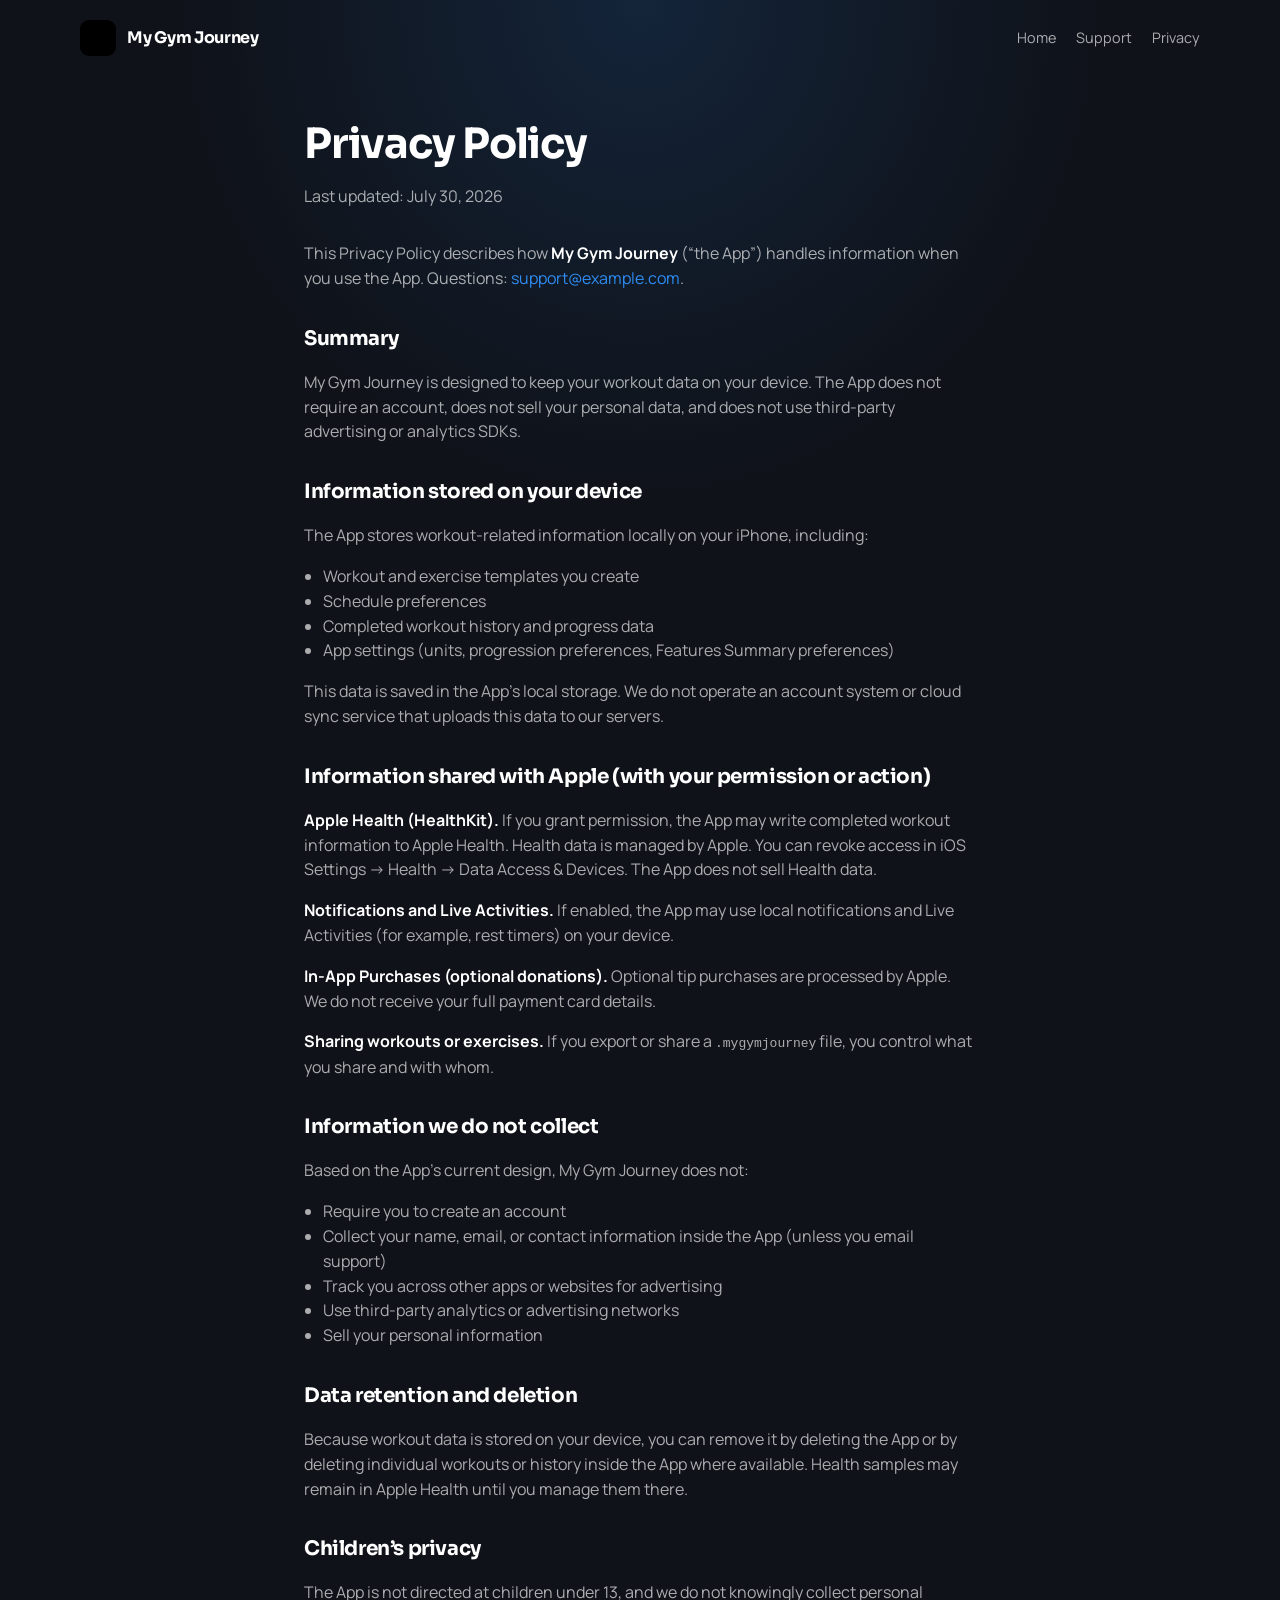
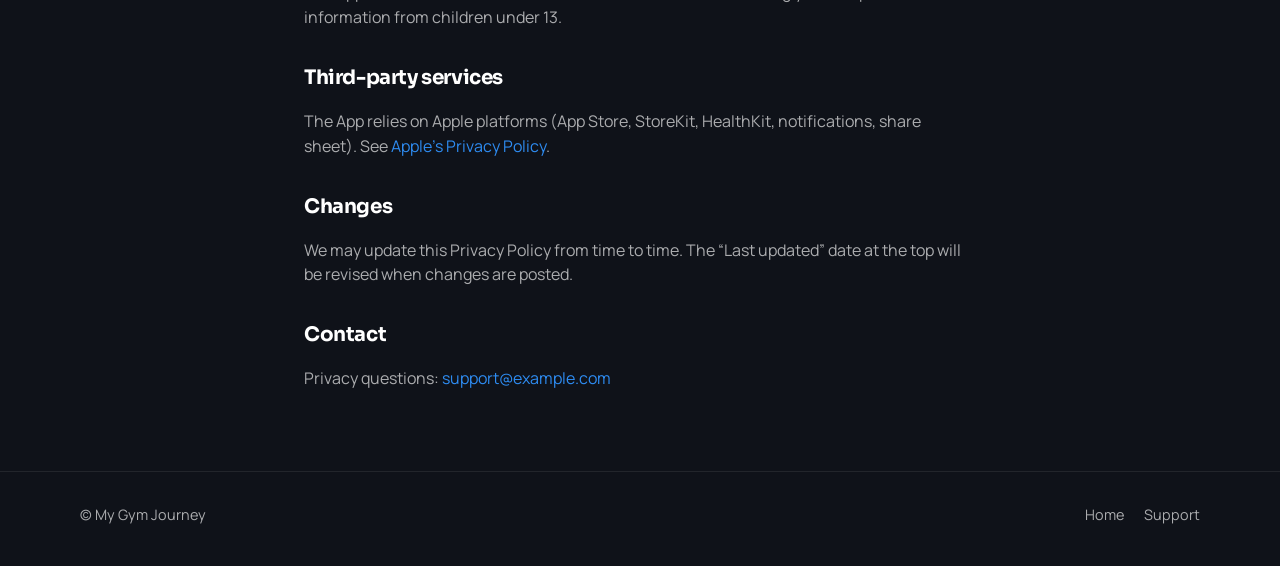
==== privacy.html @ 0425ca76 "Add My Gym Journey marketing, support, and privacy site." ====
<!DOCTYPE html>
<html lang="en">
  <head>
    <meta charset="utf-8" />
    <meta name="viewport" content="width=device-width, initial-scale=1" />
    <title>Privacy Policy — My Gym Journey</title>
    <meta name="description" content="Privacy Policy for My Gym Journey." />
    <link rel="icon" href="assets/logo.png" type="image/png" />
    <link rel="preconnect" href="https://fonts.googleapis.com" />
    <link rel="preconnect" href="https://fonts.gstatic.com" crossorigin />
    <link
      href="https://fonts.googleapis.com/css2?family=Manrope:wght@400;500;600&family=Sora:wght@600;700&display=swap"
      rel="stylesheet"
    />
    <link rel="stylesheet" href="styles.css" />
  </head>
  <body>
    <header class="site-header">
      <div class="container">
        <a class="brand" href="index.html">
          <img src="assets/logo.png" width="36" height="36" alt="" />
          My Gym Journey
        </a>
        <nav class="nav" aria-label="Primary">
          <a href="index.html">Home</a>
          <a href="support.html">Support</a>
          <a href="privacy.html">Privacy</a>
        </nav>
      </div>
    </header>

    <main class="page">
      <div class="container prose">
        <h1>Privacy Policy</h1>
        <p class="lede">Last updated: July 30, 2026</p>

        <p>
          This Privacy Policy describes how <strong>My Gym Journey</strong> (“the App”) handles
          information when you use the App. Questions:
          <a data-support-email href="mailto:support@example.com">support@example.com</a>.
        </p>

        <h2>Summary</h2>
        <p>
          My Gym Journey is designed to keep your workout data on your device. The App does not
          require an account, does not sell your personal data, and does not use third-party
          advertising or analytics SDKs.
        </p>

        <h2>Information stored on your device</h2>
        <p>The App stores workout-related information locally on your iPhone, including:</p>
        <ul>
          <li>Workout and exercise templates you create</li>
          <li>Schedule preferences</li>
          <li>Completed workout history and progress data</li>
          <li>App settings (units, progression preferences, Features Summary preferences)</li>
        </ul>
        <p>
          This data is saved in the App’s local storage. We do not operate an account system or cloud
          sync service that uploads this data to our servers.
        </p>

        <h2>Information shared with Apple (with your permission or action)</h2>
        <p><strong>Apple Health (HealthKit).</strong> If you grant permission, the App may write
          completed workout information to Apple Health. Health data is managed by Apple. You can
          revoke access in iOS Settings → Health → Data Access &amp; Devices. The App does not sell
          Health data.</p>
        <p><strong>Notifications and Live Activities.</strong> If enabled, the App may use local
          notifications and Live Activities (for example, rest timers) on your device.</p>
        <p><strong>In-App Purchases (optional donations).</strong> Optional tip purchases are
          processed by Apple. We do not receive your full payment card details.</p>
        <p><strong>Sharing workouts or exercises.</strong> If you export or share a
          <code>.mygymjourney</code> file, you control what you share and with whom.</p>

        <h2>Information we do not collect</h2>
        <p>Based on the App’s current design, My Gym Journey does not:</p>
        <ul>
          <li>Require you to create an account</li>
          <li>Collect your name, email, or contact information inside the App (unless you email support)</li>
          <li>Track you across other apps or websites for advertising</li>
          <li>Use third-party analytics or advertising networks</li>
          <li>Sell your personal information</li>
        </ul>

        <h2>Data retention and deletion</h2>
        <p>
          Because workout data is stored on your device, you can remove it by deleting the App or by
          deleting individual workouts or history inside the App where available. Health samples may
          remain in Apple Health until you manage them there.
        </p>

        <h2>Children’s privacy</h2>
        <p>
          The App is not directed at children under 13, and we do not knowingly collect personal
          information from children under 13.
        </p>

        <h2>Third-party services</h2>
        <p>
          The App relies on Apple platforms (App Store, StoreKit, HealthKit, notifications, share
          sheet). See
          <a href="https://www.apple.com/privacy/" rel="noopener noreferrer">Apple’s Privacy Policy</a>.
        </p>

        <h2>Changes</h2>
        <p>
          We may update this Privacy Policy from time to time. The “Last updated” date at the top will
          be revised when changes are posted.
        </p>

        <h2>Contact</h2>
        <p>
          Privacy questions:
          <a data-support-email href="mailto:support@example.com">support@example.com</a>
        </p>
      </div>
    </main>

    <footer class="site-footer">
      <div class="container">
        <div>© My Gym Journey</div>
        <div class="footer-links">
          <a href="index.html">Home</a>
          <a href="support.html">Support</a>
        </div>
      </div>
    </footer>

    <script src="config.js"></script>
    <script src="main.js"></script>
  </body>
</html>
---- styles.css ----
:root {
  --bg: #0f1219;
  --bg-elevated: #1e242e;
  --bg-glow: #152033;
  --text: #ffffff;
  --text-muted: rgba(255, 255, 255, 0.65);
  --accent: #2e8cf2;
  --accent-secondary: #19bfa6;
  --border: rgba(255, 255, 255, 0.08);
  --warning: #fab838;
  --success: #40d173;
  --radius: 16px;
  --font-display: "Sora", system-ui, sans-serif;
  --font-body: "Manrope", system-ui, sans-serif;
  --max: 1120px;
}

*,
*::before,
*::after {
  box-sizing: border-box;
}

html {
  scroll-behavior: smooth;
}

body {
  margin: 0;
  font-family: var(--font-body);
  color: var(--text);
  background: var(--bg);
  line-height: 1.55;
  -webkit-font-smoothing: antialiased;
}

img {
  max-width: 100%;
  display: block;
}

a {
  color: var(--accent);
  text-decoration: none;
}

a:hover {
  text-decoration: underline;
}

.container {
  width: min(100% - 2.5rem, var(--max));
  margin-inline: auto;
}

/* —— Header —— */
.site-header {
  position: absolute;
  inset: 0 0 auto;
  z-index: 10;
  padding: 1.25rem 0;
}

.site-header .container {
  display: flex;
  align-items: center;
  justify-content: space-between;
  gap: 1rem;
}

.brand {
  display: inline-flex;
  align-items: center;
  gap: 0.7rem;
  color: var(--text);
  text-decoration: none;
  font-family: var(--font-display);
  font-weight: 700;
  font-size: 1rem;
  letter-spacing: -0.02em;
}

.brand:hover {
  text-decoration: none;
}

.brand img {
  width: 36px;
  height: 36px;
  border-radius: 9px;
}

.nav {
  display: flex;
  gap: 1.25rem;
  align-items: center;
  font-size: 0.9rem;
}

.nav a {
  color: var(--text-muted);
  text-decoration: none;
}

.nav a:hover {
  color: var(--text);
}

/* —— Buttons —— */
.btn {
  display: inline-flex;
  align-items: center;
  justify-content: center;
  gap: 0.5rem;
  padding: 0.85rem 1.35rem;
  border-radius: 12px;
  font-family: var(--font-display);
  font-weight: 600;
  font-size: 0.95rem;
  border: none;
  cursor: pointer;
  text-decoration: none;
  transition: transform 0.2s ease, opacity 0.2s ease, background 0.2s ease;
}

.btn:hover {
  text-decoration: none;
  transform: translateY(-1px);
}

.btn-primary {
  background: linear-gradient(135deg, var(--accent), var(--accent-secondary));
  color: #fff;
}

.btn-primary.is-disabled,
.btn-primary:disabled {
  opacity: 0.55;
  cursor: default;
  transform: none;
}

.btn-ghost {
  background: transparent;
  color: var(--text);
  border: 1px solid var(--border);
}

.btn-ghost:hover {
  border-color: rgba(255, 255, 255, 0.2);
}

/* —— Hero —— */
.hero {
  position: relative;
  min-height: 100svh;
  display: grid;
  align-items: end;
  overflow: hidden;
  padding: 7rem 0 3.5rem;
  background:
    radial-gradient(ellipse 80% 60% at 70% 20%, rgba(46, 140, 242, 0.28), transparent 55%),
    radial-gradient(ellipse 50% 40% at 15% 80%, rgba(25, 191, 166, 0.18), transparent 50%),
    linear-gradient(180deg, #0c1018 0%, var(--bg) 100%);
}

.hero-grid {
  display: grid;
  grid-template-columns: 1.05fr 0.95fr;
  gap: 2.5rem;
  align-items: end;
}

.hero-copy {
  padding-bottom: 2rem;
  opacity: 0;
  transform: translateY(18px);
  animation: rise 0.9s ease forwards 0.15s;
}

.hero-brand {
  display: flex;
  align-items: center;
  gap: 0.85rem;
  margin-bottom: 1.5rem;
}

.hero-brand img {
  width: 64px;
  height: 64px;
  border-radius: 16px;
  box-shadow: 0 16px 40px rgba(46, 140, 242, 0.35);
}

.hero-brand span {
  font-family: var(--font-display);
  font-size: clamp(1.75rem, 4vw, 2.6rem);
  font-weight: 700;
  letter-spacing: -0.04em;
  line-height: 1.1;
}

.hero h1 {
  margin: 0 0 0.85rem;
  font-family: var(--font-display);
  font-size: clamp(1.35rem, 2.8vw, 1.85rem);
  font-weight: 600;
  letter-spacing: -0.03em;
  line-height: 1.25;
  max-width: 18ch;
}

.hero-lede {
  margin: 0 0 1.75rem;
  color: var(--text-muted);
  font-size: 1.05rem;
  max-width: 34ch;
}

.cta-row {
  display: flex;
  flex-wrap: wrap;
  gap: 0.75rem;
  align-items: center;
}

.cta-note {
  margin: 0.85rem 0 0;
  font-size: 0.85rem;
  color: var(--text-muted);
}

.hero-visual {
  display: flex;
  justify-content: center;
  opacity: 0;
  transform: translateY(28px);
  animation: rise 1s ease forwards 0.35s, float 5.5s ease-in-out 1.4s infinite;
}

@keyframes rise {
  to {
    opacity: 1;
    transform: translateY(0);
  }
}

@keyframes float {
  0%,
  100% {
    transform: translateY(0);
  }
  50% {
    transform: translateY(-10px);
  }
}

/* —— Phone mock —— */
.phone {
  width: min(100%, 290px);
  aspect-ratio: 9 / 19.2;
  border-radius: 36px;
  padding: 10px;
  background: linear-gradient(160deg, #2a3140, #12151c);
  box-shadow:
    0 0 0 1px rgba(255, 255, 255, 0.08),
    0 30px 80px rgba(0, 0, 0, 0.55),
    0 0 60px rgba(46, 140, 242, 0.15);
  position: relative;
}

.phone-screen {
  height: 100%;
  border-radius: 28px;
  background: #0f1219;
  overflow: hidden;
  display: flex;
  flex-direction: column;
  padding: 1.1rem 0.85rem 0.85rem;
}

.phone-status {
  display: flex;
  justify-content: space-between;
  font-size: 0.65rem;
  color: var(--text-muted);
  margin-bottom: 0.85rem;
  padding-inline: 0.25rem;
}

.phone-title {
  font-family: var(--font-display);
  font-size: 1.15rem;
  font-weight: 700;
  letter-spacing: -0.03em;
  margin: 0 0 0.85rem;
}

.mock-card {
  background: var(--bg-elevated);
  border: 1px solid var(--border);
  border-radius: 12px;
  padding: 0.7rem 0.75rem;
  margin-bottom: 0.55rem;
}

.mock-card strong {
  display: block;
  font-size: 0.82rem;
  margin-bottom: 0.15rem;
}

.mock-card span {
  font-size: 0.7rem;
  color: var(--text-muted);
}

.mock-row {
  display: flex;
  align-items: center;
  gap: 0.55rem;
}

.mock-icon {
  width: 28px;
  height: 28px;
  border-radius: 8px;
  background: rgba(46, 140, 242, 0.2);
  color: var(--accent);
  display: grid;
  place-items: center;
  font-size: 0.75rem;
  flex-shrink: 0;
}

.mock-play {
  margin-left: auto;
  width: 28px;
  height: 28px;
  border-radius: 50%;
  background: var(--accent);
  display: grid;
  place-items: center;
  font-size: 0.65rem;
}

.goal-block {
  border-left: 3px solid var(--accent-secondary);
  padding-left: 0.65rem;
  margin: 0.5rem 0 0.85rem;
}

.goal-block .label {
  font-size: 0.65rem;
  color: var(--accent-secondary);
  font-weight: 600;
  letter-spacing: 0.04em;
  text-transform: uppercase;
}

.goal-block .value {
  font-family: var(--font-display);
  font-size: 1.15rem;
  font-weight: 700;
}

.timer-ring {
  width: 120px;
  height: 120px;
  margin: 1rem auto;
  border-radius: 50%;
  background:
    radial-gradient(circle at center, var(--bg) 62%, transparent 63%),
    conic-gradient(var(--accent-secondary) 0 72%, rgba(255, 255, 255, 0.08) 0);
  display: grid;
  place-items: center;
}

.timer-ring strong {
  font-family: var(--font-display);
  font-size: 1.4rem;
  font-variant-numeric: tabular-nums;
}

.segment-chip {
  font-size: 0.68rem;
  color: var(--text-muted);
  text-align: center;
}

/* —— Sections —— */
.section {
  padding: 5rem 0;
}

.section-head {
  max-width: 36rem;
  margin-bottom: 2.25rem;
}

.section-head h2 {
  margin: 0 0 0.6rem;
  font-family: var(--font-display);
  font-size: clamp(1.6rem, 3vw, 2.1rem);
  letter-spacing: -0.03em;
}

.section-head p {
  margin: 0;
  color: var(--text-muted);
}

.feature-split {
  display: grid;
  grid-template-columns: 1fr 1fr;
  gap: 3rem;
  align-items: center;
}

.feature-split.reverse .feature-copy {
  order: 2;
}

.feature-split.reverse .feature-visual {
  order: 1;
}

.feature-copy h2 {
  margin: 0 0 0.75rem;
  font-family: var(--font-display);
  font-size: clamp(1.5rem, 2.8vw, 1.9rem);
  letter-spacing: -0.03em;
}

.feature-copy p {
  margin: 0;
  color: var(--text-muted);
  max-width: 36ch;
}

.feature-visual {
  display: flex;
  justify-content: center;
}

.feature-visual .phone {
  width: min(100%, 260px);
  animation: float 6s ease-in-out infinite;
}

.privacy-strip {
  border-block: 1px solid var(--border);
  background: rgba(255, 255, 255, 0.02);
  padding: 3rem 0;
  text-align: center;
}

.privacy-strip h2 {
  margin: 0 0 0.5rem;
  font-family: var(--font-display);
  font-size: 1.5rem;
  letter-spacing: -0.02em;
}

.privacy-strip p {
  margin: 0 auto 1.25rem;
  color: var(--text-muted);
  max-width: 40ch;
}

/* —— Legal / support pages —— */
.page {
  padding: 7rem 0 4rem;
  min-height: 100svh;
  background:
    radial-gradient(ellipse 60% 40% at 50% 0%, rgba(46, 140, 242, 0.15), transparent 60%),
    var(--bg);
}

.page h1 {
  margin: 0 0 0.5rem;
  font-family: var(--font-display);
  font-size: clamp(2rem, 4vw, 2.6rem);
  letter-spacing: -0.03em;
}

.page .lede {
  color: var(--text-muted);
  margin: 0 0 2rem;
}

.prose {
  max-width: 42rem;
}

.prose h2 {
  margin: 2rem 0 0.6rem;
  font-family: var(--font-display);
  font-size: 1.25rem;
  letter-spacing: -0.02em;
}

.prose p,
.prose li {
  color: var(--text-muted);
}

.prose ul {
  padding-left: 1.2rem;
}

.prose strong {
  color: var(--text);
}

/* —— Footer —— */
.site-footer {
  border-top: 1px solid var(--border);
  padding: 2rem 0 2.5rem;
  color: var(--text-muted);
  font-size: 0.9rem;
}

.site-footer .container {
  display: flex;
  flex-wrap: wrap;
  gap: 1rem;
  justify-content: space-between;
  align-items: center;
}

.footer-links {
  display: flex;
  gap: 1.25rem;
}

.footer-links a {
  color: var(--text-muted);
}

.footer-links a:hover {
  color: var(--text);
}

@media (max-width: 860px) {
  .hero {
    padding-top: 6rem;
    align-items: start;
  }

  .hero-grid,
  .feature-split {
    grid-template-columns: 1fr;
    gap: 2rem;
  }

  .feature-split.reverse .feature-copy,
  .feature-split.reverse .feature-visual {
    order: initial;
  }

  .hero-copy {
    padding-bottom: 0;
    text-align: center;
  }

  .hero-brand {
    justify-content: center;
  }

  .hero h1,
  .hero-lede {
    margin-inline: auto;
  }

  .cta-row {
    justify-content: center;
  }

  .nav .hide-sm {
    display: none;
  }
}
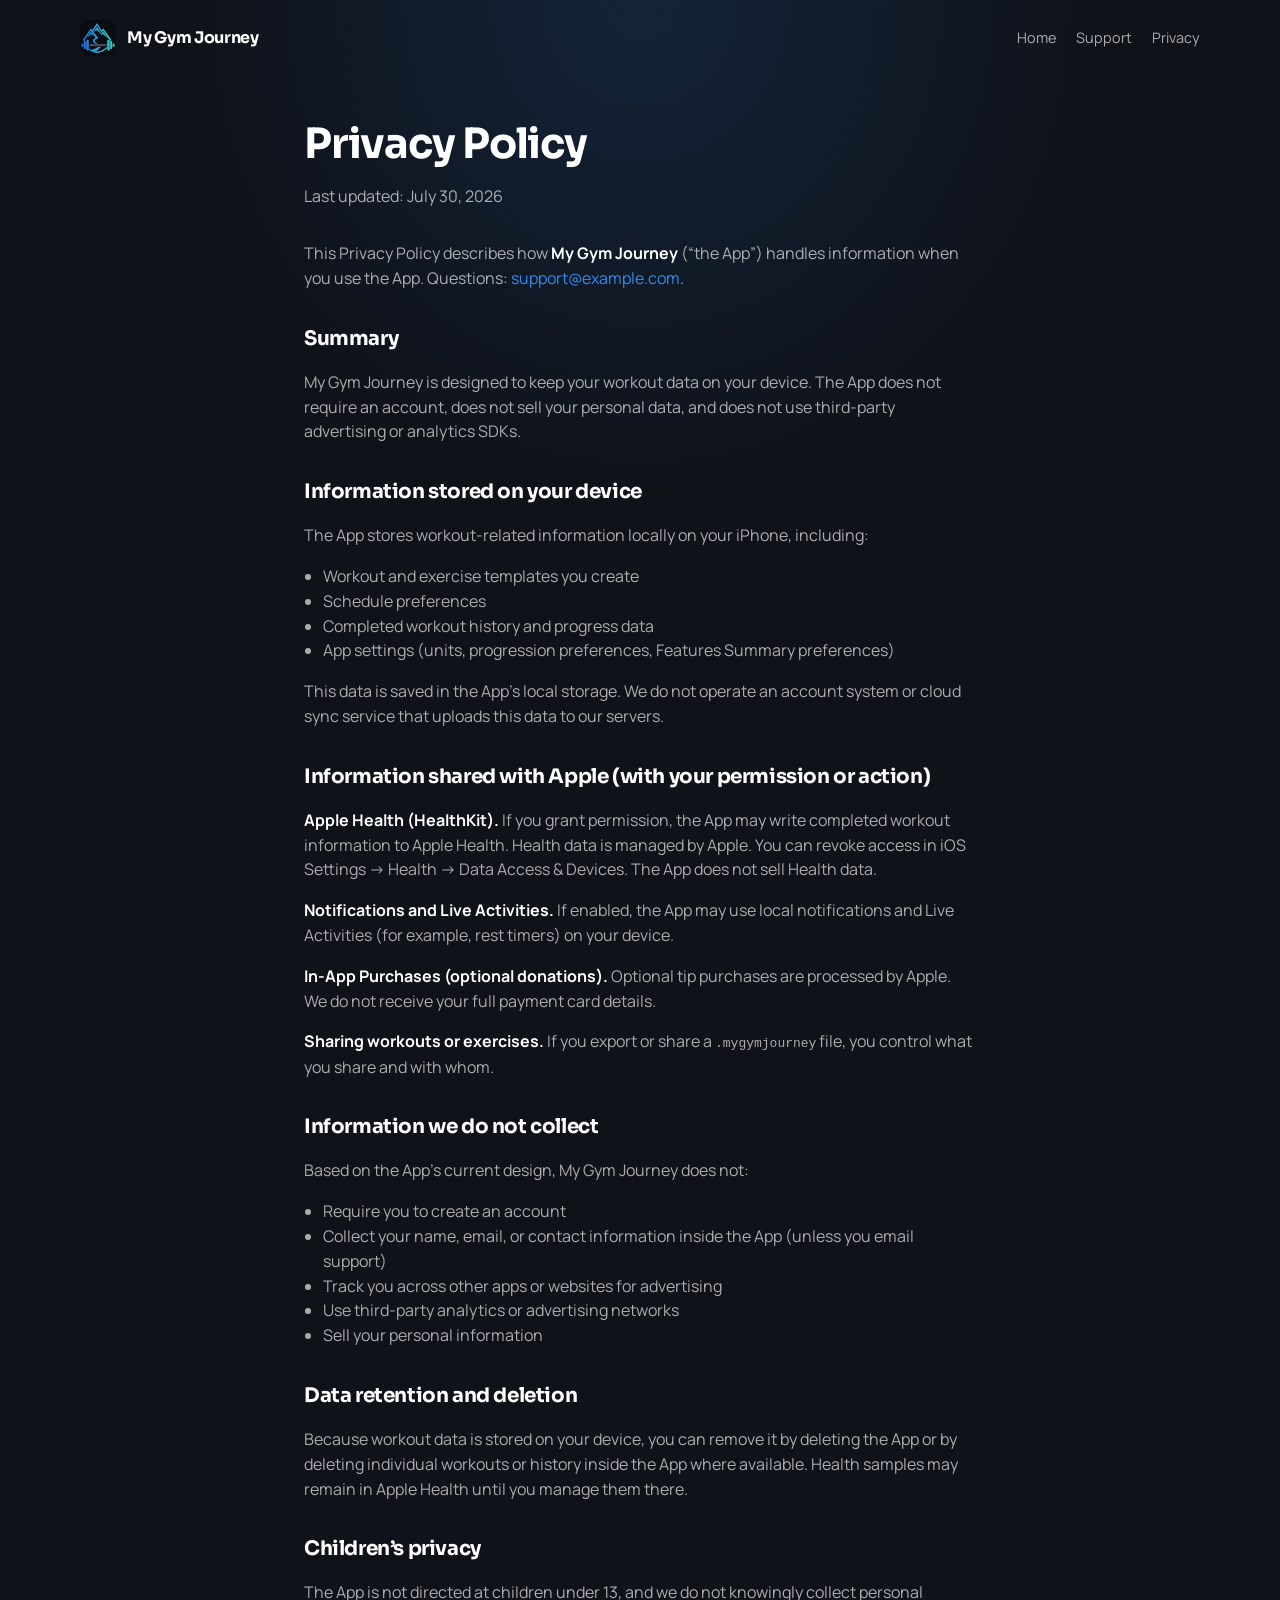
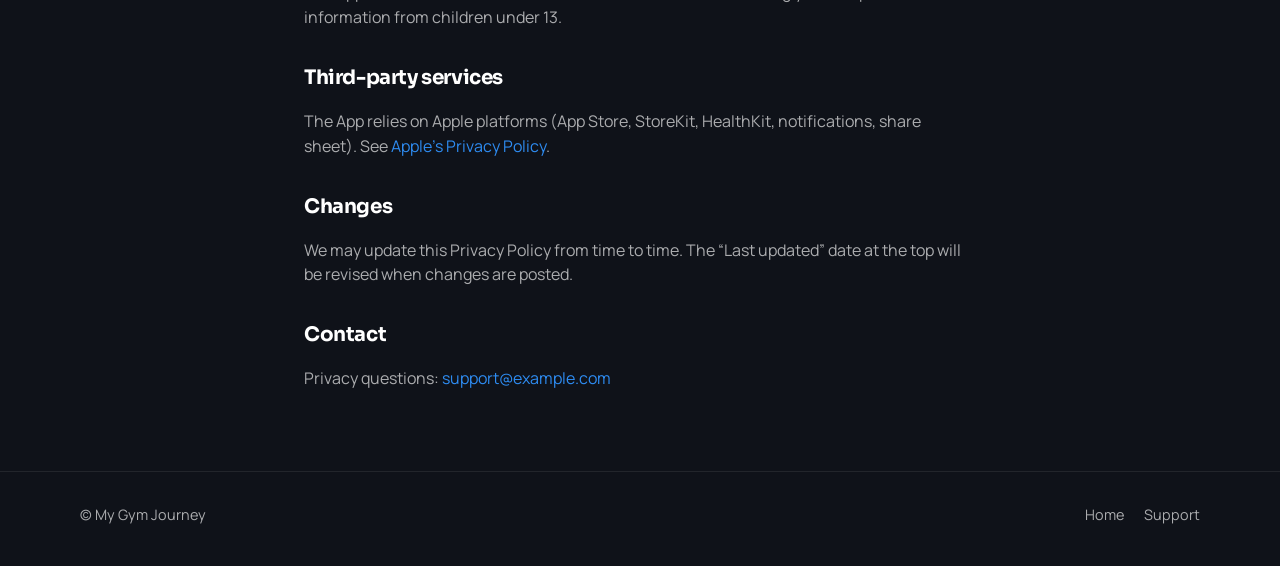
==== commit 6b1fad0b: "Fix site logo by using vector artwork instead of black raster layer." ====
--- a/privacy.html
+++ b/privacy.html
@@ -5,7 +5,7 @@
     <meta name="viewport" content="width=device-width, initial-scale=1" />
     <title>Privacy Policy — My Gym Journey</title>
     <meta name="description" content="Privacy Policy for My Gym Journey." />
-    <link rel="icon" href="assets/logo.png" type="image/png" />
+    <link rel="icon" href="assets/logo.svg" type="image/svg+xml" />
     <link rel="preconnect" href="https://fonts.googleapis.com" />
     <link rel="preconnect" href="https://fonts.gstatic.com" crossorigin />
     <link
@@ -18,7 +18,7 @@
     <header class="site-header">
       <div class="container">
         <a class="brand" href="index.html">
-          <img src="assets/logo.png" width="36" height="36" alt="" />
+          <img src="assets/logo.svg" width="36" height="36" alt="" />
           My Gym Journey
         </a>
         <nav class="nav" aria-label="Primary">
--- a/styles.css
+++ b/styles.css
@@ -88,6 +88,8 @@
   width: 36px;
   height: 36px;
   border-radius: 9px;
+  background: #0a0c10;
+  object-fit: contain;
 }
 
 .nav {
@@ -189,6 +191,8 @@
   width: 64px;
   height: 64px;
   border-radius: 16px;
+  background: #0a0c10;
+  object-fit: contain;
   box-shadow: 0 16px 40px rgba(46, 140, 242, 0.35);
 }
 
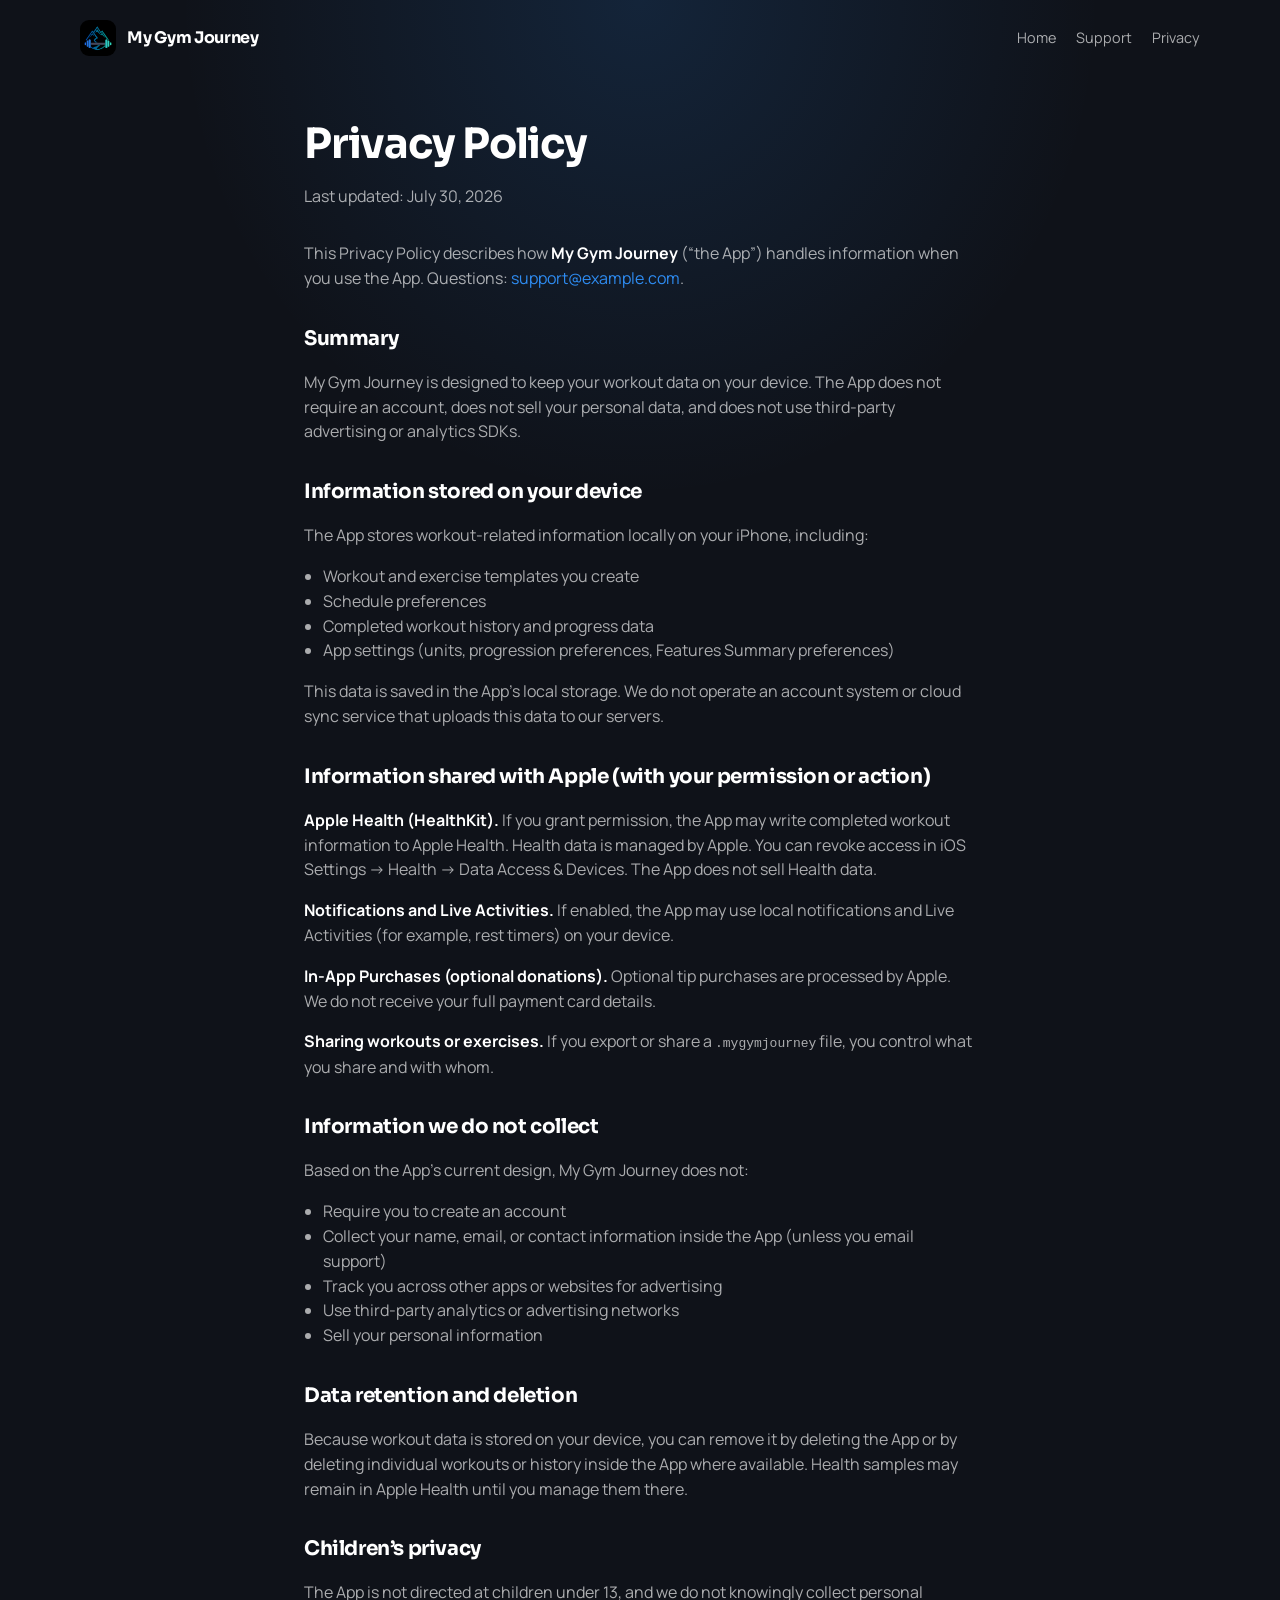
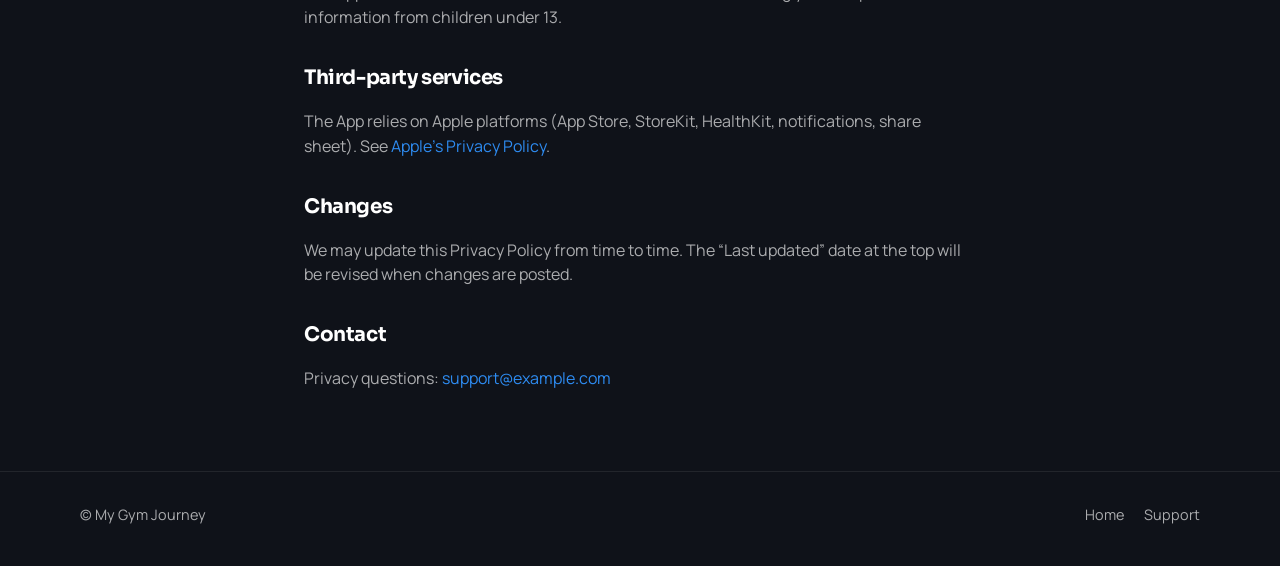
==== commit ee59f293: "Use opaque App Icon artwork so dark logo parts stay solid." ====
--- a/privacy.html
+++ b/privacy.html
@@ -5,7 +5,7 @@
     <meta name="viewport" content="width=device-width, initial-scale=1" />
     <title>Privacy Policy — My Gym Journey</title>
     <meta name="description" content="Privacy Policy for My Gym Journey." />
-    <link rel="icon" href="assets/logo.svg" type="image/svg+xml" />
+    <link rel="icon" href="assets/logo.png" type="image/png" />
     <link rel="preconnect" href="https://fonts.googleapis.com" />
     <link rel="preconnect" href="https://fonts.gstatic.com" crossorigin />
     <link
@@ -18,7 +18,7 @@
     <header class="site-header">
       <div class="container">
         <a class="brand" href="index.html">
-          <img src="assets/logo.svg" width="36" height="36" alt="" />
+          <img src="assets/logo.png" width="36" height="36" alt="" />
           My Gym Journey
         </a>
         <nav class="nav" aria-label="Primary">
--- a/styles.css
+++ b/styles.css
@@ -88,8 +88,7 @@
   width: 36px;
   height: 36px;
   border-radius: 9px;
-  background: #0a0c10;
-  object-fit: contain;
+  object-fit: cover;
 }
 
 .nav {
@@ -191,8 +190,7 @@
   width: 64px;
   height: 64px;
   border-radius: 16px;
-  background: #0a0c10;
-  object-fit: contain;
+  object-fit: cover;
   box-shadow: 0 16px 40px rgba(46, 140, 242, 0.35);
 }
 
@@ -238,8 +236,8 @@
   display: flex;
   justify-content: center;
   opacity: 0;
-  transform: translateY(28px);
-  animation: rise 1s ease forwards 0.35s, float 5.5s ease-in-out 1.4s infinite;
+  transform: translateY(24px);
+  animation: rise 0.9s ease forwards 0.35s;
 }
 
 @keyframes rise {
@@ -249,147 +247,69 @@
   }
 }
 
-@keyframes float {
-  0%,
-  100% {
-    transform: translateY(0);
-  }
-  50% {
-    transform: translateY(-10px);
-  }
-}
-
-/* —— Phone mock —— */
-.phone {
+/* —— Real screenshot in device frame —— */
+.phone-shot {
+  margin: 0;
   width: min(100%, 290px);
-  aspect-ratio: 9 / 19.2;
   border-radius: 36px;
   padding: 10px;
   background: linear-gradient(160deg, #2a3140, #12151c);
   box-shadow:
     0 0 0 1px rgba(255, 255, 255, 0.08),
-    0 30px 80px rgba(0, 0, 0, 0.55),
-    0 0 60px rgba(46, 140, 242, 0.15);
-  position: relative;
-}
-
-.phone-screen {
-  height: 100%;
+    0 24px 60px rgba(0, 0, 0, 0.5),
+    0 0 48px rgba(46, 140, 242, 0.12);
+  transition:
+    transform 0.45s cubic-bezier(0.22, 1, 0.36, 1),
+    box-shadow 0.45s ease;
+}
+
+.phone-shot:hover {
+  transform: translateY(-6px);
+  box-shadow:
+    0 0 0 1px rgba(255, 255, 255, 0.1),
+    0 32px 72px rgba(0, 0, 0, 0.55),
+    0 0 56px rgba(46, 140, 242, 0.18);
+}
+
+@media (prefers-reduced-motion: reduce) {
+  .hero-copy,
+  .hero-visual {
+    opacity: 1;
+    transform: none;
+    animation: none;
+  }
+
+  .phone-shot,
+  .phone-shot:hover {
+    transition: none;
+    transform: none;
+  }
+}
+
+.phone-shot img {
+  width: 100%;
+  height: auto;
   border-radius: 28px;
-  background: #0f1219;
-  overflow: hidden;
-  display: flex;
-  flex-direction: column;
-  padding: 1.1rem 0.85rem 0.85rem;
-}
-
-.phone-status {
-  display: flex;
-  justify-content: space-between;
-  font-size: 0.65rem;
-  color: var(--text-muted);
-  margin-bottom: 0.85rem;
-  padding-inline: 0.25rem;
-}
-
-.phone-title {
-  font-family: var(--font-display);
-  font-size: 1.15rem;
-  font-weight: 700;
-  letter-spacing: -0.03em;
-  margin: 0 0 0.85rem;
-}
-
-.mock-card {
-  background: var(--bg-elevated);
-  border: 1px solid var(--border);
-  border-radius: 12px;
-  padding: 0.7rem 0.75rem;
-  margin-bottom: 0.55rem;
-}
-
-.mock-card strong {
   display: block;
-  font-size: 0.82rem;
-  margin-bottom: 0.15rem;
-}
-
-.mock-card span {
-  font-size: 0.7rem;
-  color: var(--text-muted);
-}
-
-.mock-row {
-  display: flex;
-  align-items: center;
-  gap: 0.55rem;
-}
-
-.mock-icon {
-  width: 28px;
-  height: 28px;
-  border-radius: 8px;
-  background: rgba(46, 140, 242, 0.2);
-  color: var(--accent);
-  display: grid;
-  place-items: center;
-  font-size: 0.75rem;
-  flex-shrink: 0;
-}
-
-.mock-play {
-  margin-left: auto;
-  width: 28px;
-  height: 28px;
-  border-radius: 50%;
-  background: var(--accent);
-  display: grid;
-  place-items: center;
-  font-size: 0.65rem;
-}
-
-.goal-block {
-  border-left: 3px solid var(--accent-secondary);
-  padding-left: 0.65rem;
-  margin: 0.5rem 0 0.85rem;
-}
-
-.goal-block .label {
-  font-size: 0.65rem;
-  color: var(--accent-secondary);
-  font-weight: 600;
-  letter-spacing: 0.04em;
-  text-transform: uppercase;
-}
-
-.goal-block .value {
-  font-family: var(--font-display);
-  font-size: 1.15rem;
-  font-weight: 700;
-}
-
-.timer-ring {
-  width: 120px;
-  height: 120px;
-  margin: 1rem auto;
-  border-radius: 50%;
-  background:
-    radial-gradient(circle at center, var(--bg) 62%, transparent 63%),
-    conic-gradient(var(--accent-secondary) 0 72%, rgba(255, 255, 255, 0.08) 0);
-  display: grid;
-  place-items: center;
-}
-
-.timer-ring strong {
-  font-family: var(--font-display);
-  font-size: 1.4rem;
-  font-variant-numeric: tabular-nums;
-}
-
-.segment-chip {
-  font-size: 0.68rem;
-  color: var(--text-muted);
-  text-align: center;
+}
+
+.feature-visual .phone-shot {
+  width: min(100%, 260px);
+  opacity: 0;
+  transform: translateY(20px);
+  transition:
+    opacity 0.7s ease,
+    transform 0.7s cubic-bezier(0.22, 1, 0.36, 1),
+    box-shadow 0.45s ease;
+}
+
+.feature-visual .phone-shot.is-visible {
+  opacity: 1;
+  transform: translateY(0);
+}
+
+.feature-visual .phone-shot.is-visible:hover {
+  transform: translateY(-6px);
 }
 
 /* —— Sections —— */
@@ -445,11 +365,6 @@
 .feature-visual {
   display: flex;
   justify-content: center;
-}
-
-.feature-visual .phone {
-  width: min(100%, 260px);
-  animation: float 6s ease-in-out infinite;
 }
 
 .privacy-strip {
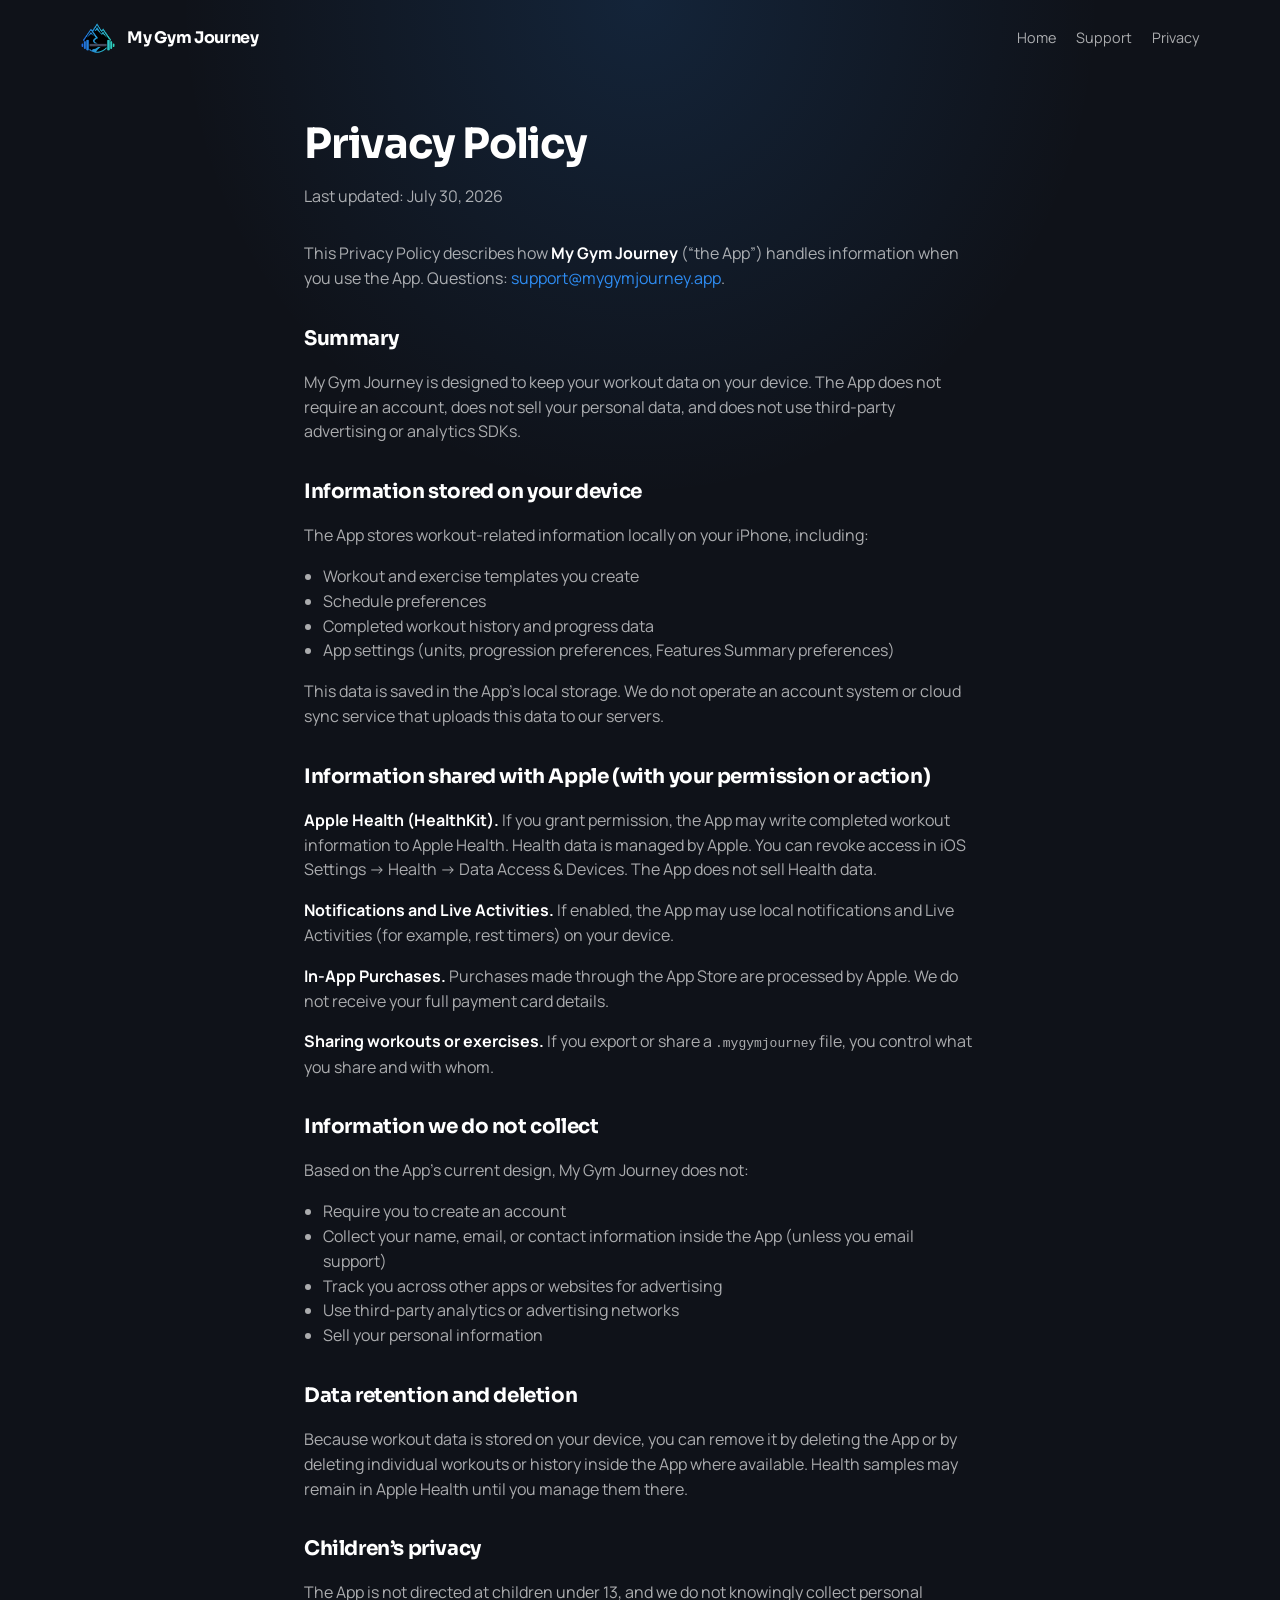
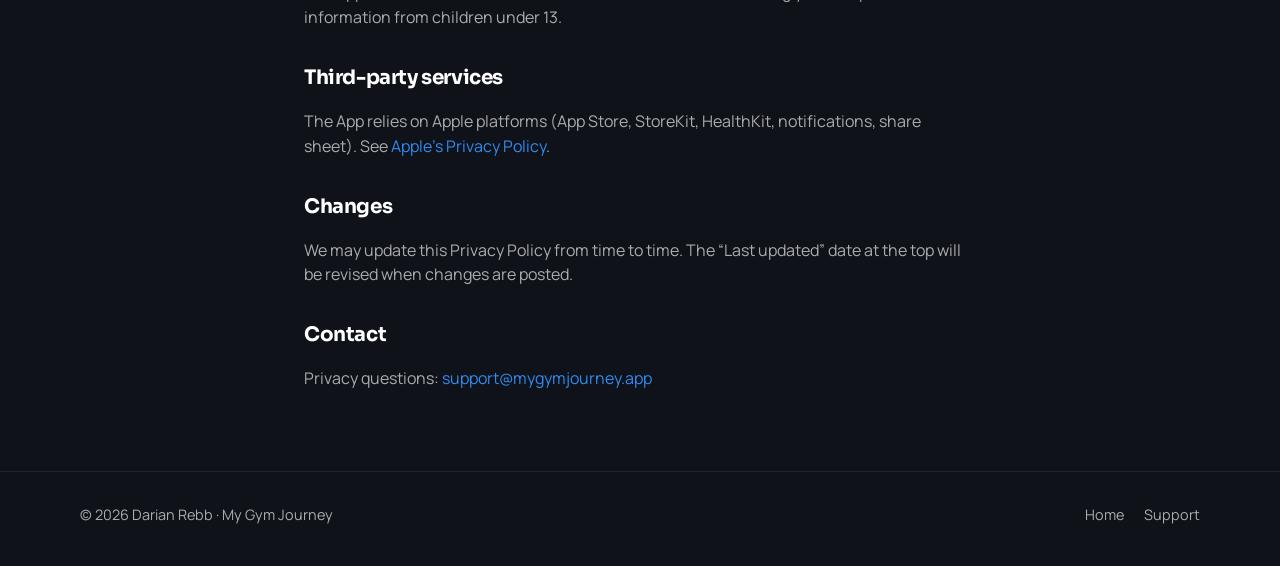
==== commit 8d42081f: "Publish site updates for custom domain, branding, and support email. Point Pages at www.mygymjourney" ====
--- a/privacy.html
+++ b/privacy.html
@@ -5,7 +5,9 @@
     <meta name="viewport" content="width=device-width, initial-scale=1" />
     <title>Privacy Policy — My Gym Journey</title>
     <meta name="description" content="Privacy Policy for My Gym Journey." />
-    <link rel="icon" href="assets/logo.png" type="image/png" />
+    <link rel="icon" href="assets/favicon-32.png?v=3" type="image/png" sizes="32x32" />
+    <link rel="icon" href="assets/favicon-48.png?v=3" type="image/png" sizes="48x48" />
+    <link rel="apple-touch-icon" href="assets/logo-512.png" />
     <link rel="preconnect" href="https://fonts.googleapis.com" />
     <link rel="preconnect" href="https://fonts.gstatic.com" crossorigin />
     <link
@@ -37,7 +39,7 @@
         <p>
           This Privacy Policy describes how <strong>My Gym Journey</strong> (“the App”) handles
           information when you use the App. Questions:
-          <a data-support-email href="mailto:support@example.com">support@example.com</a>.
+          <a data-support-email href="mailto:support@mygymjourney.app">support@mygymjourney.app</a>.
         </p>
 
         <h2>Summary</h2>
@@ -67,8 +69,8 @@
           Health data.</p>
         <p><strong>Notifications and Live Activities.</strong> If enabled, the App may use local
           notifications and Live Activities (for example, rest timers) on your device.</p>
-        <p><strong>In-App Purchases (optional donations).</strong> Optional tip purchases are
-          processed by Apple. We do not receive your full payment card details.</p>
+        <p><strong>In-App Purchases.</strong> Purchases made through the App Store are processed by
+          Apple. We do not receive your full payment card details.</p>
         <p><strong>Sharing workouts or exercises.</strong> If you export or share a
           <code>.mygymjourney</code> file, you control what you share and with whom.</p>
 
@@ -111,14 +113,14 @@
         <h2>Contact</h2>
         <p>
           Privacy questions:
-          <a data-support-email href="mailto:support@example.com">support@example.com</a>
+          <a data-support-email href="mailto:support@mygymjourney.app">support@mygymjourney.app</a>
         </p>
       </div>
     </main>
 
     <footer class="site-footer">
       <div class="container">
-        <div>© My Gym Journey</div>
+        <div>© 2026 Darian Rebb · My Gym Journey</div>
         <div class="footer-links">
           <a href="index.html">Home</a>
           <a href="support.html">Support</a>
--- a/styles.css
+++ b/styles.css
@@ -53,6 +53,100 @@
   margin-inline: auto;
 }
 
+/* —— Intro splash (homepage cold visit) —— */
+html.splash-active {
+  overflow: hidden;
+}
+
+.intro-splash {
+  position: fixed;
+  inset: 0;
+  z-index: 1000;
+  display: grid;
+  place-items: center;
+  background: var(--bg);
+  transition: opacity 0.45s ease, visibility 0.45s ease;
+}
+
+.intro-splash.is-leaving {
+  opacity: 0;
+  visibility: hidden;
+  pointer-events: none;
+}
+
+.intro-splash-inner {
+  display: flex;
+  flex-direction: column;
+  align-items: center;
+  gap: 0.35rem;
+  text-align: center;
+  padding: 1.5rem;
+}
+
+.intro-splash-logo {
+  width: 140px;
+  height: 140px;
+  margin-bottom: 1rem;
+  object-fit: contain;
+  opacity: 0;
+  transform: scale(0.82);
+  filter: blur(10px);
+  transition:
+    opacity 0.7s ease-out,
+    transform 0.7s cubic-bezier(0.22, 1, 0.36, 1),
+    filter 0.7s ease-out;
+}
+
+.intro-splash-title,
+.intro-splash-tagline {
+  margin: 0;
+  opacity: 0;
+  transform: translateY(10px);
+  transition:
+    opacity 0.5s ease-out,
+    transform 0.5s cubic-bezier(0.22, 1, 0.36, 1);
+}
+
+.intro-splash.is-ready .intro-splash-logo {
+  opacity: 1;
+  transform: scale(1);
+  filter: blur(0);
+}
+
+.intro-splash.is-ready .intro-splash-title {
+  opacity: 1;
+  transform: translateY(0);
+  transition-delay: 0.28s;
+}
+
+.intro-splash.is-ready .intro-splash-tagline {
+  opacity: 1;
+  transform: translateY(0);
+  transition-delay: 0.42s;
+}
+
+.intro-splash-title {
+  font-family: var(--font-display);
+  font-weight: 700;
+  font-size: clamp(1.75rem, 4vw, 2.25rem);
+  letter-spacing: -0.03em;
+  color: var(--text);
+}
+
+.intro-splash-tagline {
+  font-size: 1rem;
+  color: var(--text-muted);
+}
+
+@media (prefers-reduced-motion: reduce) {
+  .intro-splash,
+  .intro-splash-logo,
+  .intro-splash-title,
+  .intro-splash-tagline {
+    transition: none;
+  }
+}
+
 /* —— Header —— */
 .site-header {
   position: absolute;
@@ -354,12 +448,60 @@
   font-family: var(--font-display);
   font-size: clamp(1.5rem, 2.8vw, 1.9rem);
   letter-spacing: -0.03em;
+  opacity: 0;
 }
 
 .feature-copy p {
   margin: 0;
   color: var(--text-muted);
   max-width: 36ch;
+}
+
+@keyframes fadeInUp {
+  from {
+    opacity: 0;
+    transform: translate3d(0, 28px, 0);
+  }
+  to {
+    opacity: 1;
+    transform: translate3d(0, 0, 0);
+  }
+}
+
+.feature-copy.is-visible h2,
+.fade-in-up.is-visible {
+  animation: fadeInUp 0.85s cubic-bezier(0.22, 1, 0.36, 1) both;
+}
+
+.fade-in-up {
+  opacity: 0;
+}
+
+.reveal-on-scroll {
+  opacity: 0;
+  transform: translateY(16px);
+  transition:
+    opacity 0.7s ease,
+    transform 0.7s cubic-bezier(0.22, 1, 0.36, 1);
+}
+
+.reveal-on-scroll.is-visible {
+  opacity: 1;
+  transform: translateY(0);
+}
+
+@media (prefers-reduced-motion: reduce) {
+  .feature-copy h2,
+  .fade-in-up {
+    opacity: 1;
+    animation: none;
+  }
+
+  .reveal-on-scroll {
+    opacity: 1;
+    transform: none;
+    transition: none;
+  }
 }
 
 .feature-visual {
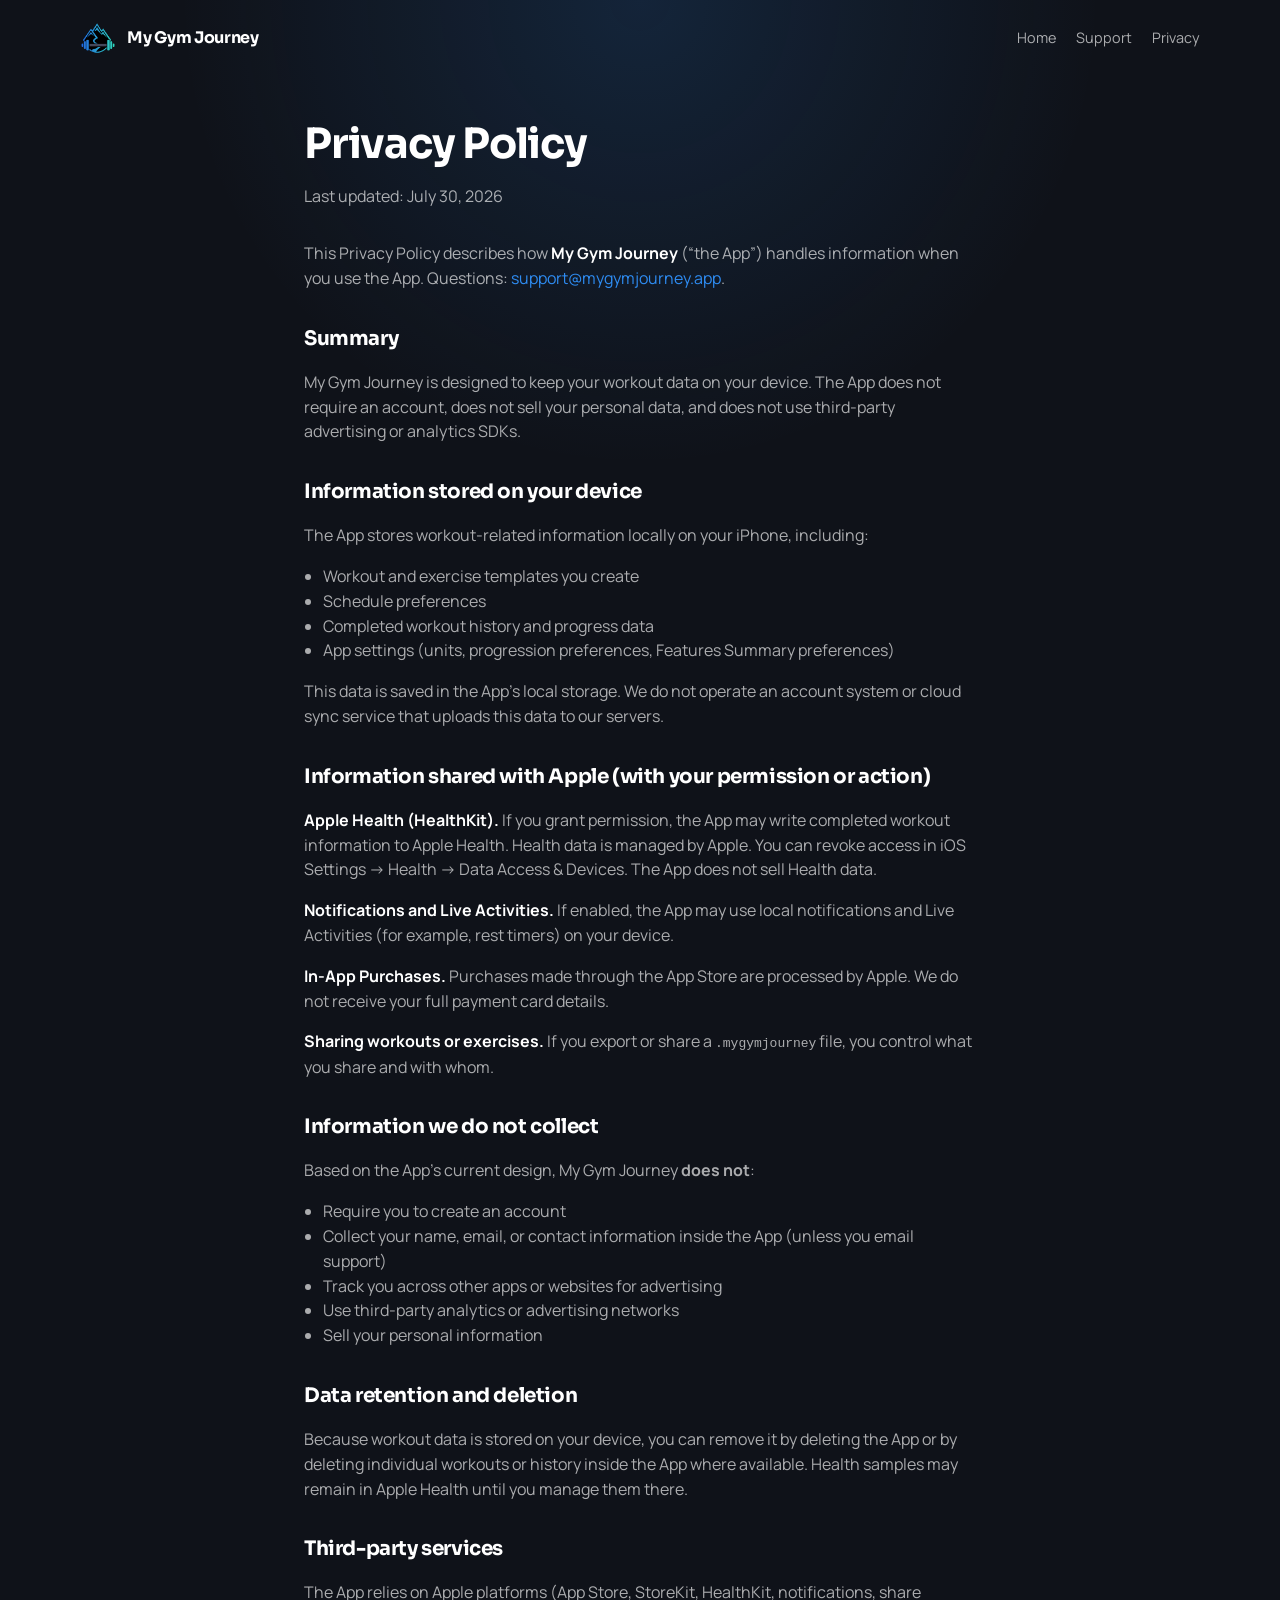
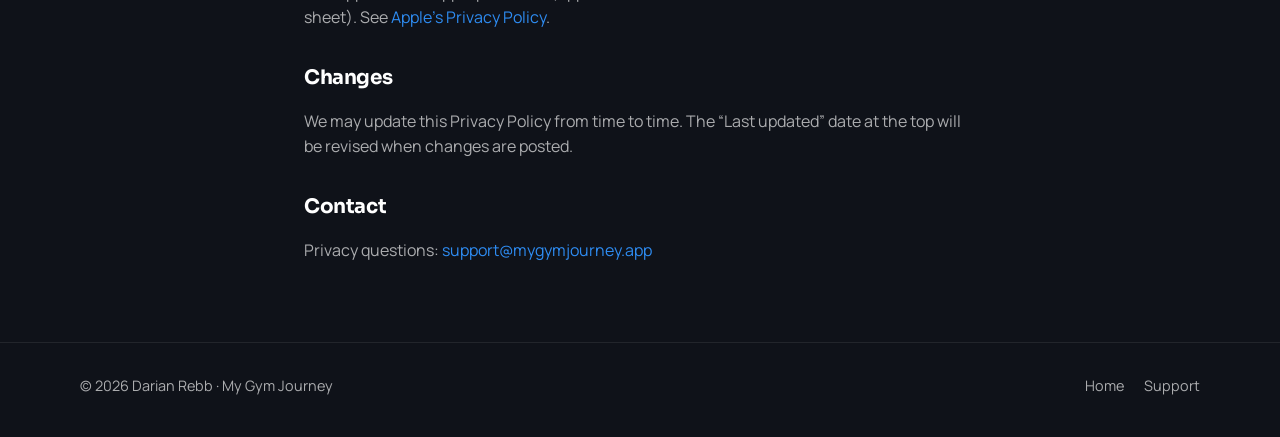
==== commit 069b0497: "removed age section" ====
--- a/privacy.html
+++ b/privacy.html
@@ -75,7 +75,7 @@
           <code>.mygymjourney</code> file, you control what you share and with whom.</p>
 
         <h2>Information we do not collect</h2>
-        <p>Based on the App’s current design, My Gym Journey does not:</p>
+        <p>Based on the App’s current design, My Gym Journey <b>does not</b>:</p>
         <ul>
           <li>Require you to create an account</li>
           <li>Collect your name, email, or contact information inside the App (unless you email support)</li>
@@ -89,12 +89,6 @@
           Because workout data is stored on your device, you can remove it by deleting the App or by
           deleting individual workouts or history inside the App where available. Health samples may
           remain in Apple Health until you manage them there.
-        </p>
-
-        <h2>Children’s privacy</h2>
-        <p>
-          The App is not directed at children under 13, and we do not knowingly collect personal
-          information from children under 13.
         </p>
 
         <h2>Third-party services</h2>
